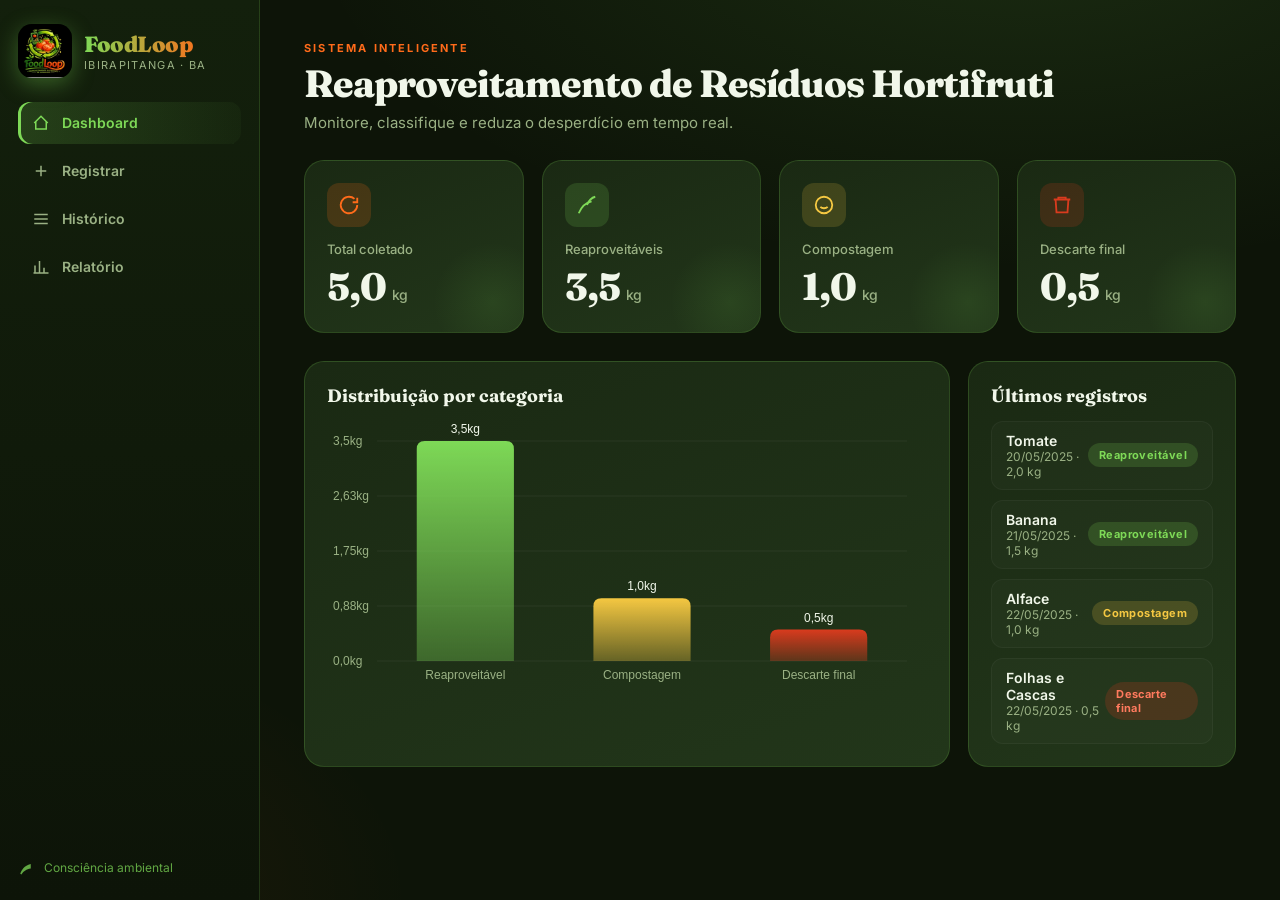
==== index.html @ 45a01859 "index.html" ====
<!DOCTYPE html>
<html lang="pt-BR">
<head>
<meta charset="UTF-8" />
<meta name="viewport" content="width=device-width, initial-scale=1.0"/>
<title>FoodLoop — Reaproveitamento Sustentável de Alimentos</title>
<link rel="preconnect" href="https://fonts.googleapis.com">
<link rel="preconnect" href="https://fonts.gstatic.com" crossorigin>
<link href="https://fonts.googleapis.com/css2?family=Fraunces:wght@600;800;900&family=Inter:wght@400;500;600;700&display=swap" rel="stylesheet">
<style>
:root{
  --green-neon:#7ed957;
  --green-dark:#3f6b1f;
  --green-deep:#1c3a10;
  --orange:#ff6b1a;
  --red:#d93b1e;
  --yellow:#f5c842;
  --bg:#0d1408;
  --bg-2:#13200c;
  --surface:#1a2913;
  --surface-2:#22361a;
  --text:#f1f7ea;
  --muted:#9ab184;
  --border:rgba(126,217,87,.18);
}
*{box-sizing:border-box;margin:0;padding:0}
html,body{height:100%}
body{
  font-family:'Inter',system-ui,sans-serif;
  background:radial-gradient(1200px 600px at 80% -10%,rgba(126,217,87,.12),transparent 60%),
             radial-gradient(900px 500px at -10% 100%,rgba(255,107,26,.10),transparent 60%),
             var(--bg);
  color:var(--text);
  min-height:100vh;
  overflow-x:hidden;
}
.app{display:grid;grid-template-columns:260px 1fr;min-height:100vh}

/* SIDEBAR */
.sidebar{
  background:linear-gradient(180deg,var(--bg-2),var(--bg));
  border-right:1px solid var(--border);
  padding:24px 18px;
  position:sticky;top:0;height:100vh;
  display:flex;flex-direction:column;gap:24px;
}
.brand{display:flex;align-items:center;gap:12px}
.brand img{width:54px;height:54px;border-radius:14px;object-fit:cover;box-shadow:0 6px 22px rgba(126,217,87,.35)}
.brand h1{font-family:'Fraunces',serif;font-size:22px;font-weight:900;letter-spacing:-.5px;background:linear-gradient(90deg,var(--green-neon),var(--orange));-webkit-background-clip:text;background-clip:text;color:transparent}
.brand p{font-size:11px;color:var(--muted);letter-spacing:.12em;text-transform:uppercase}
nav{display:flex;flex-direction:column;gap:6px}
.nav-item{
  display:flex;align-items:center;gap:12px;
  background:transparent;border:none;color:var(--muted);
  font:600 14px/1 'Inter',sans-serif;
  padding:12px 14px;border-radius:12px;cursor:pointer;
  transition:all .25s ease;text-align:left;
}
.nav-item svg{width:18px;height:18px}
.nav-item:hover{background:var(--surface);color:var(--text)}
.nav-item.active{
  background:linear-gradient(90deg,rgba(126,217,87,.18),rgba(126,217,87,.04));
  color:var(--green-neon);
  box-shadow:inset 3px 0 0 var(--green-neon);
}
.leaf-deco{
  margin-top:auto;display:flex;align-items:center;gap:8px;
  color:var(--green-neon);font-size:12px;opacity:.75;
}
.leaf-deco svg{width:18px;height:18px}

/* MAIN */
.main{padding:36px 44px;max-width:1400px;width:100%}
.section{display:none;animation:fade .45s ease both}
.section.active{display:block}
@keyframes fade{from{opacity:0;transform:translateY(8px)}to{opacity:1;transform:none}}

.page-head{margin-bottom:28px}
.eyebrow{display:inline-block;font-size:11px;letter-spacing:.2em;text-transform:uppercase;color:var(--orange);font-weight:700;margin-bottom:8px}
.page-head h2{font-family:'Fraunces',serif;font-size:38px;font-weight:800;letter-spacing:-1px;line-height:1.1}
.page-head p{color:var(--muted);margin-top:8px;font-size:15px}

/* CARDS */
.cards{display:grid;grid-template-columns:repeat(4,1fr);gap:18px;margin-bottom:28px}
.card{
  background:linear-gradient(160deg,var(--surface),var(--surface-2));
  border:1px solid var(--border);
  border-radius:20px;padding:22px;
  position:relative;overflow:hidden;
  animation:rise .6s cubic-bezier(.2,.8,.2,1) both;
}
.card:nth-child(2){animation-delay:.08s}
.card:nth-child(3){animation-delay:.16s}
.card:nth-child(4){animation-delay:.24s}
@keyframes rise{from{opacity:0;transform:translateY(14px)}to{opacity:1;transform:none}}
.card-icon{
  width:44px;height:44px;border-radius:12px;display:grid;place-items:center;margin-bottom:14px;
  background:rgba(126,217,87,.14);color:var(--green-neon);
}
.card-icon svg{width:22px;height:22px}
.card-reuse .card-icon{background:rgba(126,217,87,.16);color:var(--green-neon)}
.card-compost .card-icon{background:rgba(245,200,66,.16);color:var(--yellow)}
.card-discard .card-icon{background:rgba(217,59,30,.18);color:var(--red)}
.card-total .card-icon{background:rgba(255,107,26,.18);color:var(--orange)}
.card-label{color:var(--muted);font-size:13px;font-weight:500;margin-bottom:6px}
.card-value{font-family:'Fraunces',serif;font-size:38px;font-weight:800;letter-spacing:-1px}
.card-value small{font-size:14px;color:var(--muted);font-weight:500;margin-left:6px;font-family:'Inter',sans-serif}
.card::after{
  content:"";position:absolute;inset:auto -30px -30px auto;width:120px;height:120px;border-radius:50%;
  background:radial-gradient(circle,rgba(126,217,87,.10),transparent 70%);
}

/* PANELS */
.grid-2{display:grid;grid-template-columns:1.3fr 1fr;gap:18px}
.panel{
  background:linear-gradient(160deg,var(--surface),var(--surface-2));
  border:1px solid var(--border);
  border-radius:20px;padding:22px;
  animation:rise .6s cubic-bezier(.2,.8,.2,1) both;
}
.panel h4{font-family:'Fraunces',serif;font-size:18px;font-weight:700;margin-bottom:14px}
.recent-list{list-style:none;display:flex;flex-direction:column;gap:10px}
.recent-list li{
  display:flex;justify-content:space-between;align-items:center;
  padding:10px 14px;border-radius:12px;background:rgba(255,255,255,.02);
  border:1px solid rgba(255,255,255,.04);
}
.recent-list .name{font-weight:600;font-size:14px}
.recent-list .meta{font-size:12px;color:var(--muted)}

/* FORM */
.form-panel{
  display:grid;grid-template-columns:1fr 1fr;gap:18px;
  background:linear-gradient(160deg,var(--surface),var(--surface-2));
  border:1px solid var(--border);border-radius:20px;padding:28px;
  max-width:780px;
}
.form-panel label{display:flex;flex-direction:column;gap:8px;font-size:13px;color:var(--muted);font-weight:600}
.form-panel input,.form-panel select{
  background:var(--bg);border:1px solid var(--border);
  color:var(--text);padding:12px 14px;border-radius:12px;font:500 14px 'Inter',sans-serif;
  transition:border .2s;
}
.form-panel input:focus,.form-panel select:focus{outline:none;border-color:var(--green-neon)}
.btn-primary{
  grid-column:1/-1;
  display:inline-flex;align-items:center;justify-content:center;gap:8px;
  background:linear-gradient(90deg,var(--green-neon),var(--green-dark));
  color:var(--green-deep);border:none;padding:14px 22px;border-radius:12px;
  font:800 14px 'Inter',sans-serif;letter-spacing:.04em;text-transform:uppercase;cursor:pointer;
  box-shadow:0 8px 24px rgba(126,217,87,.3);transition:transform .2s;
}
.btn-primary svg{width:18px;height:18px}
.btn-primary:hover{transform:translateY(-2px)}

/* TABLE */
.table{width:100%;border-collapse:collapse}
.table th,.table td{padding:14px 12px;text-align:left;font-size:14px;border-bottom:1px solid var(--border)}
.table th{font-size:11px;letter-spacing:.12em;text-transform:uppercase;color:var(--muted);font-weight:700}
.table tr:last-child td{border-bottom:none}
.badge{display:inline-flex;align-items:center;padding:5px 11px;border-radius:999px;font-size:11px;font-weight:700;letter-spacing:.04em}
.badge-reuse{background:rgba(126,217,87,.18);color:var(--green-neon)}
.badge-compost{background:rgba(245,200,66,.18);color:var(--yellow)}
.badge-discard{background:rgba(217,59,30,.2);color:#ff7a5e}
.btn-del{
  background:transparent;border:1px solid rgba(217,59,30,.4);color:#ff7a5e;
  padding:6px 12px;border-radius:8px;font:600 12px 'Inter',sans-serif;cursor:pointer;transition:all .2s;
}
.btn-del:hover{background:rgba(217,59,30,.18)}

/* RESPONSIVE */
@media(max-width:960px){
  .app{grid-template-columns:1fr}
  .sidebar{position:relative;height:auto;flex-direction:row;flex-wrap:wrap;gap:16px}
  .sidebar nav{flex-direction:row;flex-wrap:wrap;flex:1}
  .leaf-deco{display:none}
  .main{padding:24px 20px}
  .cards{grid-template-columns:repeat(2,1fr)}
  .grid-2{grid-template-columns:1fr}
  .form-panel{grid-template-columns:1fr}
  .page-head h2{font-size:28px}
}
</style>
</head>
<body>
<div class="app">
  <aside class="sidebar">
    <div class="brand">
      <img src="foodloop-logo.jpg" alt="FoodLoop" />
      <div>
        <h1>FoodLoop</h1>
        <p>Ibirapitanga · BA</p>
      </div>
    </div>
    <nav>
      <button class="nav-item active" data-section="dashboard">
        <svg viewBox="0 0 24 24" fill="none" stroke="currentColor" stroke-width="2"><path d="M3 12l9-9 9 9"/><path d="M5 10v10h14V10"/></svg>
        Dashboard
      </button>
      <button class="nav-item" data-section="registrar">
        <svg viewBox="0 0 24 24" fill="none" stroke="currentColor" stroke-width="2"><path d="M12 5v14M5 12h14"/></svg>
        Registrar
      </button>
      <button class="nav-item" data-section="historico">
        <svg viewBox="0 0 24 24" fill="none" stroke="currentColor" stroke-width="2"><path d="M3 6h18M3 12h18M3 18h18"/></svg>
        Histórico
      </button>
      <button class="nav-item" data-section="relatorio">
        <svg viewBox="0 0 24 24" fill="none" stroke="currentColor" stroke-width="2"><path d="M4 20V10M10 20V4M16 20v-7M22 20H2"/></svg>
        Relatório
      </button>
    </nav>
    <div class="leaf-deco">
      <svg viewBox="0 0 24 24" fill="currentColor"><path d="M17 8C8 10 5 16 3 21l1.5 1C8 17 11 15 17 14V8z"/></svg>
      Consciência ambiental
    </div>
  </aside>

  <main class="main">
    <!-- DASHBOARD -->
    <section id="dashboard" class="section active">
      <header class="page-head">
        <div>
          <span class="eyebrow">Sistema Inteligente</span>
          <h2>Reaproveitamento de Resíduos Hortifruti</h2>
          <p>Monitore, classifique e reduza o desperdício em tempo real.</p>
        </div>
      </header>
      <div class="cards">
        <article class="card card-total">
          <div class="card-icon">
            <svg viewBox="0 0 24 24" fill="none" stroke="currentColor" stroke-width="2"><path d="M21 12a9 9 0 11-3-6.7"/><path d="M21 4v5h-5"/></svg>
          </div>
          <p class="card-label">Total coletado</p>
          <h3 class="card-value"><span id="kpiTotal">0</span><small>kg</small></h3>
        </article>
        <article class="card card-reuse">
          <div class="card-icon">
            <svg viewBox="0 0 24 24" fill="none" stroke="currentColor" stroke-width="2"><path d="M17 8C8 10 5 16 3 21"/><path d="M21 3c-4 1-7 4-9 9"/></svg>
          </div>
          <p class="card-label">Reaproveitáveis</p>
          <h3 class="card-value"><span id="kpiReuse">0</span><small>kg</small></h3>
        </article>
        <article class="card card-compost">
          <div class="card-icon">
            <svg viewBox="0 0 24 24" fill="none" stroke="currentColor" stroke-width="2"><circle cx="12" cy="12" r="9"/><path d="M8 14c2 2 6 2 8 0"/></svg>
          </div>
          <p class="card-label">Compostagem</p>
          <h3 class="card-value"><span id="kpiCompost">0</span><small>kg</small></h3>
        </article>
        <article class="card card-discard">
          <div class="card-icon">
            <svg viewBox="0 0 24 24" fill="none" stroke="currentColor" stroke-width="2"><path d="M3 6h18"/><path d="M8 6V4h8v2"/><path d="M19 6l-1 14H6L5 6"/></svg>
          </div>
          <p class="card-label">Descarte final</p>
          <h3 class="card-value"><span id="kpiDiscard">0</span><small>kg</small></h3>
        </article>
      </div>

      <div class="grid-2">
        <div class="panel">
          <h4>Distribuição por categoria</h4>
          <canvas id="miniChart" width="600" height="280"></canvas>
        </div>
        <div class="panel">
          <h4>Últimos registros</h4>
          <ul id="recentList" class="recent-list"></ul>
        </div>
      </div>
    </section>

    <!-- REGISTRAR -->
    <section id="registrar" class="section">
      <header class="page-head">
        <div>
          <span class="eyebrow">Novo lançamento</span>
          <h2>Registrar Resíduo</h2>
          <p>Adicione uma nova coleta ao sistema.</p>
        </div>
      </header>
      <form id="form" class="form-panel">
        <label>
          <span>Nome do item</span>
          <input type="text" id="nome" required placeholder="Ex: Tomate" />
        </label>
        <label>
          <span>Quantidade (kg)</span>
          <input type="number" id="qtd" required min="0.01" step="0.01" placeholder="0.00" />
        </label>
        <label>
          <span>Data da coleta</span>
          <input type="date" id="data" required />
        </label>
        <label>
          <span>Classificação</span>
          <select id="classe" required>
            <option value="Reaproveitável">Reaproveitável</option>
            <option value="Compostagem">Compostagem</option>
            <option value="Descarte final">Descarte final</option>
          </select>
        </label>
        <button type="submit" class="btn-primary">
          <svg viewBox="0 0 24 24" fill="none" stroke="currentColor" stroke-width="2.5"><path d="M5 12l5 5L20 7"/></svg>
          Registrar coleta
        </button>
      </form>
    </section>

    <!-- HISTORICO -->
    <section id="historico" class="section">
      <header class="page-head">
        <div>
          <span class="eyebrow">Registros</span>
          <h2>Histórico de Coletas</h2>
          <p>Todos os resíduos lançados no sistema.</p>
        </div>
      </header>
      <div class="panel">
        <table class="table">
          <thead>
            <tr><th>Item</th><th>Quantidade</th><th>Data</th><th>Classificação</th><th></th></tr>
          </thead>
          <tbody id="tbody"></tbody>
        </table>
      </div>
    </section>

    <!-- RELATORIO -->
    <section id="relatorio" class="section">
      <header class="page-head">
        <div>
          <span class="eyebrow">Análise visual</span>
          <h2>Relatório por Categoria</h2>
          <p>Distribuição percentual dos resíduos.</p>
        </div>
      </header>
      <div class="grid-2">
        <div class="panel">
          <h4>Barras</h4>
          <canvas id="barChart" width="600" height="340"></canvas>
        </div>
        <div class="panel">
          <h4>Pizza</h4>
          <canvas id="pieChart" width="600" height="340"></canvas>
        </div>
      </div>
    </section>
  </main>
</div>
<script>
// ===== Data =====
const STORAGE_KEY = 'foodloop_data_v1';
const seed = [
  { id: 1, nome: 'Tomate', qtd: 2.0, data: '2025-05-20', classe: 'Reaproveitável' },
  { id: 2, nome: 'Banana', qtd: 1.5, data: '2025-05-21', classe: 'Reaproveitável' },
  { id: 3, nome: 'Alface', qtd: 1.0, data: '2025-05-22', classe: 'Compostagem' },
  { id: 4, nome: 'Folhas e Cascas', qtd: 0.5, data: '2025-05-22', classe: 'Descarte final' },
];
let data = load();
function load(){
  try{ const s = JSON.parse(localStorage.getItem(STORAGE_KEY)); return Array.isArray(s)&&s.length?s:seed.slice(); }
  catch{ return seed.slice(); }
}
function save(){ localStorage.setItem(STORAGE_KEY, JSON.stringify(data)); }

// ===== Navigation =====
const navBtns = document.querySelectorAll('.nav-item');
const sections = document.querySelectorAll('.section');
navBtns.forEach(b => b.addEventListener('click', () => {
  navBtns.forEach(x => x.classList.remove('active'));
  sections.forEach(s => s.classList.remove('active'));
  b.classList.add('active');
  document.getElementById(b.dataset.section).classList.add('active');
  renderAll();
}));

// ===== Form =====
document.getElementById('data').valueAsDate = new Date();
document.getElementById('form').addEventListener('submit', e => {
  e.preventDefault();
  const item = {
    id: Date.now(),
    nome: document.getElementById('nome').value.trim(),
    qtd: parseFloat(document.getElementById('qtd').value),
    data: document.getElementById('data').value,
    classe: document.getElementById('classe').value,
  };
  data.unshift(item);
  save();
  e.target.reset();
  document.getElementById('data').valueAsDate = new Date();
  document.querySelector('[data-section="historico"]').click();
});

// ===== Render =====
function totals(){
  const t = { total:0, 'Reaproveitável':0, 'Compostagem':0, 'Descarte final':0 };
  data.forEach(d => { t.total += d.qtd; t[d.classe] += d.qtd; });
  return t;
}
function fmt(n){ return n.toLocaleString('pt-BR',{minimumFractionDigits:1,maximumFractionDigits:2}); }

function renderKPIs(){
  const t = totals();
  document.getElementById('kpiTotal').textContent = fmt(t.total);
  document.getElementById('kpiReuse').textContent = fmt(t['Reaproveitável']);
  document.getElementById('kpiCompost').textContent = fmt(t['Compostagem']);
  document.getElementById('kpiDiscard').textContent = fmt(t['Descarte final']);
}
function badge(c){
  if(c==='Reaproveitável') return '<span class="badge badge-reuse">Reaproveitável</span>';
  if(c==='Compostagem') return '<span class="badge badge-compost">Compostagem</span>';
  return '<span class="badge badge-discard">Descarte final</span>';
}
function renderTable(){
  const tb = document.getElementById('tbody');
  tb.innerHTML = data.map(d => `
    <tr>
      <td>${escapeHtml(d.nome)}</td>
      <td>${fmt(d.qtd)} kg</td>
      <td>${new Date(d.data+'T00:00').toLocaleDateString('pt-BR')}</td>
      <td>${badge(d.classe)}</td>
      <td><button class="btn-del" data-id="${d.id}">Excluir</button></td>
    </tr>`).join('') || '<tr><td colspan="5" style="text-align:center;color:var(--muted);padding:24px">Nenhum registro</td></tr>';
  tb.querySelectorAll('.btn-del').forEach(b => b.addEventListener('click', () => {
    data = data.filter(d => d.id !== +b.dataset.id);
    save(); renderAll();
  }));
}
function renderRecent(){
  const ul = document.getElementById('recentList');
  ul.innerHTML = data.slice(0,5).map(d => `
    <li><div><div class="name">${escapeHtml(d.nome)}</div><div class="meta">${new Date(d.data+'T00:00').toLocaleDateString('pt-BR')} · ${fmt(d.qtd)} kg</div></div>${badge(d.classe)}</li>
  `).join('') || '<li style="color:var(--muted);justify-content:center">Nenhum registro</li>';
}
function escapeHtml(s){ return s.replace(/[&<>"']/g, c => ({'&':'&amp;','<':'&lt;','>':'&gt;','"':'&quot;',"'":'&#39;'}[c])); }

// ===== Charts (Canvas) =====
const COLORS = { 'Reaproveitável':'#7ed957', 'Compostagem':'#f5c842', 'Descarte final':'#d93b1e' };

function drawBars(canvas){
  const ctx = canvas.getContext('2d');
  const dpr = window.devicePixelRatio || 1;
  const W = canvas.clientWidth, H = canvas.clientHeight;
  canvas.width = W*dpr; canvas.height = H*dpr; ctx.scale(dpr,dpr);
  ctx.clearRect(0,0,W,H);
  const t = totals();
  const cats = ['Reaproveitável','Compostagem','Descarte final'];
  const max = Math.max(...cats.map(c=>t[c]),1);
  const padL=50, padB=40, padT=20, padR=20;
  const cw = (W-padL-padR)/cats.length;
  const bw = cw*0.55;
  ctx.font = '500 12px Inter, sans-serif';
  ctx.strokeStyle='rgba(255,255,255,.06)'; ctx.fillStyle='#9ab184';
  for(let i=0;i<=4;i++){
    const y = padT + (H-padT-padB)*i/4;
    ctx.beginPath(); ctx.moveTo(padL,y); ctx.lineTo(W-padR,y); ctx.stroke();
    ctx.fillText(fmt(max*(1-i/4))+'kg', 6, y+4);
  }
  cats.forEach((c,i) => {
    const v = t[c];
    const h = (H-padT-padB)*(v/max);
    const x = padL + cw*i + (cw-bw)/2;
    const y = H-padB-h;
    const grad = ctx.createLinearGradient(0,y,0,H-padB);
    grad.addColorStop(0, COLORS[c]); grad.addColorStop(1, COLORS[c]+'55');
    ctx.fillStyle = grad;
    roundRect(ctx,x,y,bw,h,8); ctx.fill();
    ctx.fillStyle = '#f1f7ea'; ctx.textAlign='center';
    ctx.fillText(fmt(v)+'kg', x+bw/2, y-8);
    ctx.fillStyle = '#9ab184';
    ctx.fillText(c, x+bw/2, H-padB+18);
    ctx.textAlign='left';
  });
}
function roundRect(ctx,x,y,w,h,r){
  r = Math.min(r,h/2,w/2);
  ctx.beginPath();
  ctx.moveTo(x+r,y); ctx.lineTo(x+w-r,y); ctx.quadraticCurveTo(x+w,y,x+w,y+r);
  ctx.lineTo(x+w,y+h); ctx.lineTo(x,y+h); ctx.lineTo(x,y+r);
  ctx.quadraticCurveTo(x,y,x+r,y); ctx.closePath();
}
function drawPie(canvas){
  const ctx = canvas.getContext('2d');
  const dpr = window.devicePixelRatio || 1;
  const W = canvas.clientWidth, H = canvas.clientHeight;
  canvas.width = W*dpr; canvas.height = H*dpr; ctx.scale(dpr,dpr);
  ctx.clearRect(0,0,W,H);
  const t = totals();
  const cats = ['Reaproveitável','Compostagem','Descarte final'];
  const total = cats.reduce((a,c)=>a+t[c],0) || 1;
  const cx = W/2 - 60, cy = H/2, r = Math.min(W,H)/2 - 30;
  let a0 = -Math.PI/2;
  cats.forEach(c => {
    const slice = (t[c]/total)*Math.PI*2;
    ctx.beginPath(); ctx.moveTo(cx,cy);
    ctx.arc(cx,cy,r,a0,a0+slice); ctx.closePath();
    ctx.fillStyle = COLORS[c]; ctx.fill();
    ctx.strokeStyle = '#1a2913'; ctx.lineWidth = 3; ctx.stroke();
    a0 += slice;
  });
  ctx.beginPath(); ctx.arc(cx,cy,r*0.5,0,Math.PI*2); ctx.fillStyle='#1a2913'; ctx.fill();
  ctx.fillStyle='#f1f7ea'; ctx.font='800 22px Fraunces, serif'; ctx.textAlign='center';
  ctx.fillText(fmt(total)+'kg', cx, cy+2);
  ctx.font='500 11px Inter, sans-serif'; ctx.fillStyle='#9ab184';
  ctx.fillText('Total geral', cx, cy+20);
  ctx.textAlign='left'; ctx.font='600 12px Inter, sans-serif';
  cats.forEach((c,i) => {
    const ly = cy - 30 + i*26;
    ctx.fillStyle = COLORS[c]; roundRect(ctx, W-130, ly-10, 14, 14, 4); ctx.fill();
    ctx.fillStyle = '#f1f7ea'; ctx.fillText(c, W-110, ly);
    ctx.fillStyle = '#9ab184'; ctx.font='500 11px Inter, sans-serif';
    ctx.fillText(fmt((t[c]/total)*100)+'%', W-110, ly+14);
    ctx.font='600 12px Inter, sans-serif';
  });
}

function renderCharts(){
  drawBars(document.getElementById('miniChart'));
  drawBars(document.getElementById('barChart'));
  drawPie(document.getElementById('pieChart'));
}

function renderAll(){ renderKPIs(); renderTable(); renderRecent(); renderCharts(); }
renderAll();
window.addEventListener('resize', renderCharts);
</script>
</body>
</html>
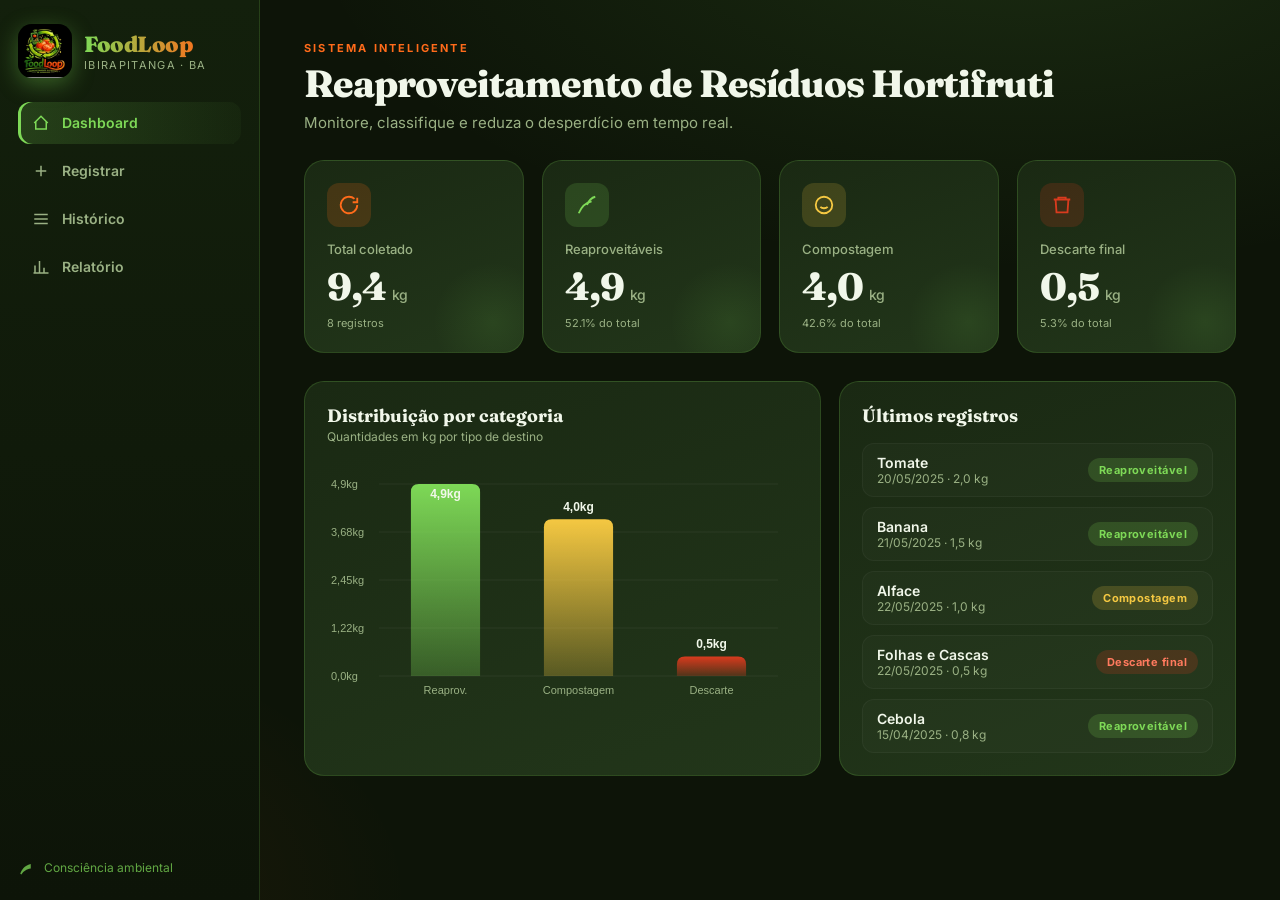
==== commit 3652176f: "index.html" ====
--- a/index.html
+++ b/index.html
@@ -3,7 +3,7 @@
 <head>
 <meta charset="UTF-8" />
 <meta name="viewport" content="width=device-width, initial-scale=1.0"/>
-<title>FoodLoop — Reaproveitamento Sustentável de Alimentos</title>
+<title>FoodLoop — Reaproveitamento Sustentável</title>
 <link rel="preconnect" href="https://fonts.googleapis.com">
 <link rel="preconnect" href="https://fonts.gstatic.com" crossorigin>
 <link href="https://fonts.googleapis.com/css2?family=Fraunces:wght@600;800;900&family=Inter:wght@400;500;600;700&display=swap" rel="stylesheet">
@@ -43,6 +43,7 @@
   padding:24px 18px;
   position:sticky;top:0;height:100vh;
   display:flex;flex-direction:column;gap:24px;
+  overflow-y:auto;
 }
 .brand{display:flex;align-items:center;gap:12px}
 .brand img{width:54px;height:54px;border-radius:14px;object-fit:cover;box-shadow:0 6px 22px rgba(126,217,87,.35)}
@@ -56,7 +57,7 @@
   padding:12px 14px;border-radius:12px;cursor:pointer;
   transition:all .25s ease;text-align:left;
 }
-.nav-item svg{width:18px;height:18px}
+.nav-item svg{width:18px;height:18px;flex-shrink:0}
 .nav-item:hover{background:var(--surface);color:var(--text)}
 .nav-item.active{
   background:linear-gradient(90deg,rgba(126,217,87,.18),rgba(126,217,87,.04));
@@ -69,16 +70,31 @@
 }
 .leaf-deco svg{width:18px;height:18px}
 
+/* TOAST */
+.toast{
+  position:fixed;bottom:28px;right:28px;z-index:999;
+  background:linear-gradient(90deg,var(--green-neon),#5cb83a);
+  color:var(--green-deep);font:700 13px 'Inter',sans-serif;
+  padding:12px 20px;border-radius:14px;
+  box-shadow:0 8px 30px rgba(126,217,87,.4);
+  transform:translateY(80px);opacity:0;
+  transition:all .35s cubic-bezier(.2,.8,.2,1);
+  display:flex;align-items:center;gap:8px;
+}
+.toast.show{transform:none;opacity:1}
+.toast svg{width:16px;height:16px}
+
 /* MAIN */
 .main{padding:36px 44px;max-width:1400px;width:100%}
 .section{display:none;animation:fade .45s ease both}
 .section.active{display:block}
 @keyframes fade{from{opacity:0;transform:translateY(8px)}to{opacity:1;transform:none}}
 
-.page-head{margin-bottom:28px}
-.eyebrow{display:inline-block;font-size:11px;letter-spacing:.2em;text-transform:uppercase;color:var(--orange);font-weight:700;margin-bottom:8px}
-.page-head h2{font-family:'Fraunces',serif;font-size:38px;font-weight:800;letter-spacing:-1px;line-height:1.1}
-.page-head p{color:var(--muted);margin-top:8px;font-size:15px}
+.page-head{margin-bottom:28px;display:flex;align-items:flex-start;justify-content:space-between;gap:16px;flex-wrap:wrap}
+.page-head-text .eyebrow{display:inline-block;font-size:11px;letter-spacing:.2em;text-transform:uppercase;color:var(--orange);font-weight:700;margin-bottom:8px}
+.page-head-text h2{font-family:'Fraunces',serif;font-size:38px;font-weight:800;letter-spacing:-1px;line-height:1.1}
+.page-head-text p{color:var(--muted);margin-top:8px;font-size:15px}
+.page-head-actions{display:flex;gap:10px;align-items:center;flex-wrap:wrap;margin-top:8px}
 
 /* CARDS */
 .cards{display:grid;grid-template-columns:repeat(4,1fr);gap:18px;margin-bottom:28px}
@@ -105,6 +121,7 @@
 .card-label{color:var(--muted);font-size:13px;font-weight:500;margin-bottom:6px}
 .card-value{font-family:'Fraunces',serif;font-size:38px;font-weight:800;letter-spacing:-1px}
 .card-value small{font-size:14px;color:var(--muted);font-weight:500;margin-left:6px;font-family:'Inter',sans-serif}
+.card-sub{font-size:11px;color:var(--muted);margin-top:6px}
 .card::after{
   content:"";position:absolute;inset:auto -30px -30px auto;width:120px;height:120px;border-radius:50%;
   background:radial-gradient(circle,rgba(126,217,87,.10),transparent 70%);
@@ -118,7 +135,9 @@
   border-radius:20px;padding:22px;
   animation:rise .6s cubic-bezier(.2,.8,.2,1) both;
 }
-.panel h4{font-family:'Fraunces',serif;font-size:18px;font-weight:700;margin-bottom:14px}
+.panel-head{display:flex;align-items:center;justify-content:space-between;margin-bottom:16px}
+.panel h4{font-family:'Fraunces',serif;font-size:18px;font-weight:700}
+.panel-sub{font-size:12px;color:var(--muted);margin-top:2px}
 .recent-list{list-style:none;display:flex;flex-direction:column;gap:10px}
 .recent-list li{
   display:flex;justify-content:space-between;align-items:center;
@@ -127,6 +146,18 @@
 }
 .recent-list .name{font-weight:600;font-size:14px}
 .recent-list .meta{font-size:12px;color:var(--muted)}
+
+/* INSIGHTS */
+.insight-grid{display:grid;grid-template-columns:repeat(3,1fr);gap:14px;margin-bottom:20px}
+.insight-card{
+  background:rgba(126,217,87,.06);border:1px solid rgba(126,217,87,.15);
+  border-radius:16px;padding:18px;
+}
+.insight-card.warn{background:rgba(217,59,30,.06);border-color:rgba(217,59,30,.2)}
+.insight-card.mid{background:rgba(245,200,66,.06);border-color:rgba(245,200,66,.2)}
+.insight-label{font-size:11px;text-transform:uppercase;letter-spacing:.15em;color:var(--muted);font-weight:700;margin-bottom:8px}
+.insight-value{font-family:'Fraunces',serif;font-size:28px;font-weight:800}
+.insight-desc{font-size:12px;color:var(--muted);margin-top:6px;line-height:1.5}
 
 /* FORM */
 .form-panel{
@@ -136,12 +167,13 @@
   max-width:780px;
 }
 .form-panel label{display:flex;flex-direction:column;gap:8px;font-size:13px;color:var(--muted);font-weight:600}
-.form-panel input,.form-panel select{
+.form-panel input,.form-panel select,.form-panel textarea{
   background:var(--bg);border:1px solid var(--border);
   color:var(--text);padding:12px 14px;border-radius:12px;font:500 14px 'Inter',sans-serif;
-  transition:border .2s;
-}
-.form-panel input:focus,.form-panel select:focus{outline:none;border-color:var(--green-neon)}
+  transition:border .2s;resize:vertical;
+}
+.form-panel input:focus,.form-panel select:focus,.form-panel textarea:focus{outline:none;border-color:var(--green-neon)}
+.form-panel .full{grid-column:1/-1}
 .btn-primary{
   grid-column:1/-1;
   display:inline-flex;align-items:center;justify-content:center;gap:8px;
@@ -153,11 +185,35 @@
 .btn-primary svg{width:18px;height:18px}
 .btn-primary:hover{transform:translateY(-2px)}
 
+/* FILTROS */
+.filter-bar{display:flex;gap:10px;margin-bottom:16px;flex-wrap:wrap}
+.filter-input{
+  background:var(--surface);border:1px solid var(--border);
+  color:var(--text);padding:10px 14px;border-radius:10px;font:500 13px 'Inter',sans-serif;
+  flex:1;min-width:160px;
+}
+.filter-input:focus{outline:none;border-color:var(--green-neon)}
+.filter-select{
+  background:var(--surface);border:1px solid var(--border);
+  color:var(--text);padding:10px 14px;border-radius:10px;font:500 13px 'Inter',sans-serif;cursor:pointer;
+}
+.filter-select:focus{outline:none;border-color:var(--green-neon)}
+.btn-secondary{
+  display:inline-flex;align-items:center;gap:6px;
+  background:var(--surface);border:1px solid var(--border);
+  color:var(--text);padding:10px 16px;border-radius:10px;
+  font:600 13px 'Inter',sans-serif;cursor:pointer;transition:all .2s;white-space:nowrap;
+}
+.btn-secondary:hover{border-color:var(--green-neon);color:var(--green-neon)}
+.btn-secondary svg{width:15px;height:15px}
+
 /* TABLE */
 .table{width:100%;border-collapse:collapse}
 .table th,.table td{padding:14px 12px;text-align:left;font-size:14px;border-bottom:1px solid var(--border)}
 .table th{font-size:11px;letter-spacing:.12em;text-transform:uppercase;color:var(--muted);font-weight:700}
 .table tr:last-child td{border-bottom:none}
+.table tbody tr{transition:background .15s}
+.table tbody tr:hover{background:rgba(126,217,87,.04)}
 .badge{display:inline-flex;align-items:center;padding:5px 11px;border-radius:999px;font-size:11px;font-weight:700;letter-spacing:.04em}
 .badge-reuse{background:rgba(126,217,87,.18);color:var(--green-neon)}
 .badge-compost{background:rgba(245,200,66,.18);color:var(--yellow)}
@@ -167,6 +223,34 @@
   padding:6px 12px;border-radius:8px;font:600 12px 'Inter',sans-serif;cursor:pointer;transition:all .2s;
 }
 .btn-del:hover{background:rgba(217,59,30,.18)}
+
+/* PAGINAÇÃO */
+.pagination{display:flex;justify-content:flex-end;align-items:center;gap:8px;margin-top:16px}
+.pag-btn{
+  background:var(--surface);border:1px solid var(--border);color:var(--text);
+  width:36px;height:36px;border-radius:8px;font:600 13px 'Inter',sans-serif;cursor:pointer;
+  display:grid;place-items:center;transition:all .2s;
+}
+.pag-btn:hover,.pag-btn.active{background:var(--green-neon);color:var(--green-deep);border-color:var(--green-neon)}
+.pag-btn:disabled{opacity:.35;cursor:not-allowed}
+.pag-info{font-size:13px;color:var(--muted);margin-right:4px}
+
+/* RELATÓRIO MELHORADO */
+.report-summary{
+  display:grid;grid-template-columns:repeat(3,1fr);gap:14px;margin-bottom:22px;
+}
+.report-stat{
+  background:linear-gradient(160deg,var(--surface),var(--surface-2));
+  border:1px solid var(--border);border-radius:16px;padding:20px;
+  display:flex;flex-direction:column;gap:6px;
+}
+.report-stat-label{font-size:12px;color:var(--muted);font-weight:600;text-transform:uppercase;letter-spacing:.1em}
+.report-stat-value{font-family:'Fraunces',serif;font-size:32px;font-weight:800}
+.report-stat-bar{height:4px;border-radius:2px;margin-top:8px;background:rgba(255,255,255,.06)}
+.report-stat-bar-fill{height:100%;border-radius:2px;transition:width .6s ease}
+.report-table{width:100%;border-collapse:collapse;margin-top:16px}
+.report-table th,.report-table td{padding:12px 14px;text-align:left;font-size:14px;border-bottom:1px solid var(--border)}
+.report-table th{font-size:11px;color:var(--muted);text-transform:uppercase;letter-spacing:.1em;font-weight:700}
 
 /* RESPONSIVE */
 @media(max-width:960px){
@@ -178,7 +262,9 @@
   .cards{grid-template-columns:repeat(2,1fr)}
   .grid-2{grid-template-columns:1fr}
   .form-panel{grid-template-columns:1fr}
-  .page-head h2{font-size:28px}
+  .page-head-text h2{font-size:28px}
+  .insight-grid{grid-template-columns:1fr 1fr}
+  .report-summary{grid-template-columns:1fr}
 }
 </style>
 </head>
@@ -186,7 +272,7 @@
 <div class="app">
   <aside class="sidebar">
     <div class="brand">
-      <img src="foodloop-logo.jpg" alt="FoodLoop" />
+      <img src="[data-uri]" alt="FoodLoop" />
       <div>
         <h1>FoodLoop</h1>
         <p>Ibirapitanga · BA</p>
@@ -220,7 +306,7 @@
     <!-- DASHBOARD -->
     <section id="dashboard" class="section active">
       <header class="page-head">
-        <div>
+        <div class="page-head-text">
           <span class="eyebrow">Sistema Inteligente</span>
           <h2>Reaproveitamento de Resíduos Hortifruti</h2>
           <p>Monitore, classifique e reduza o desperdício em tempo real.</p>
@@ -233,6 +319,7 @@
           </div>
           <p class="card-label">Total coletado</p>
           <h3 class="card-value"><span id="kpiTotal">0</span><small>kg</small></h3>
+          <p class="card-sub" id="kpiTotalSub"></p>
         </article>
         <article class="card card-reuse">
           <div class="card-icon">
@@ -240,6 +327,7 @@
           </div>
           <p class="card-label">Reaproveitáveis</p>
           <h3 class="card-value"><span id="kpiReuse">0</span><small>kg</small></h3>
+          <p class="card-sub" id="kpiReuseSub"></p>
         </article>
         <article class="card card-compost">
           <div class="card-icon">
@@ -247,6 +335,7 @@
           </div>
           <p class="card-label">Compostagem</p>
           <h3 class="card-value"><span id="kpiCompost">0</span><small>kg</small></h3>
+          <p class="card-sub" id="kpiCompostSub"></p>
         </article>
         <article class="card card-discard">
           <div class="card-icon">
@@ -254,16 +343,23 @@
           </div>
           <p class="card-label">Descarte final</p>
           <h3 class="card-value"><span id="kpiDiscard">0</span><small>kg</small></h3>
+          <p class="card-sub" id="kpiDiscardSub"></p>
         </article>
       </div>
-
       <div class="grid-2">
         <div class="panel">
-          <h4>Distribuição por categoria</h4>
-          <canvas id="miniChart" width="600" height="280"></canvas>
+          <div class="panel-head">
+            <div>
+              <h4>Distribuição por categoria</h4>
+              <p class="panel-sub">Quantidades em kg por tipo de destino</p>
+            </div>
+          </div>
+          <canvas id="miniChart" width="600" height="260" style="width:100%;height:260px"></canvas>
         </div>
         <div class="panel">
-          <h4>Últimos registros</h4>
+          <div class="panel-head">
+            <h4>Últimos registros</h4>
+          </div>
           <ul id="recentList" class="recent-list"></ul>
         </div>
       </div>
@@ -272,7 +368,7 @@
     <!-- REGISTRAR -->
     <section id="registrar" class="section">
       <header class="page-head">
-        <div>
+        <div class="page-head-text">
           <span class="eyebrow">Novo lançamento</span>
           <h2>Registrar Resíduo</h2>
           <p>Adicione uma nova coleta ao sistema.</p>
@@ -281,7 +377,7 @@
       <form id="form" class="form-panel">
         <label>
           <span>Nome do item</span>
-          <input type="text" id="nome" required placeholder="Ex: Tomate" />
+          <input type="text" id="nome" required placeholder="Ex: Tomate, Banana, Alface…" />
         </label>
         <label>
           <span>Quantidade (kg)</span>
@@ -299,6 +395,10 @@
             <option value="Descarte final">Descarte final</option>
           </select>
         </label>
+        <label class="full">
+          <span>Observação (opcional)</span>
+          <textarea id="obs" rows="2" placeholder="Ex: produto com amassado, fora do padrão visual…"></textarea>
+        </label>
         <button type="submit" class="btn-primary">
           <svg viewBox="0 0 24 24" fill="none" stroke="currentColor" stroke-width="2.5"><path d="M5 12l5 5L20 7"/></svg>
           Registrar coleta
@@ -309,209 +409,450 @@
     <!-- HISTORICO -->
     <section id="historico" class="section">
       <header class="page-head">
-        <div>
+        <div class="page-head-text">
           <span class="eyebrow">Registros</span>
           <h2>Histórico de Coletas</h2>
           <p>Todos os resíduos lançados no sistema.</p>
         </div>
+        <div class="page-head-actions">
+          <button class="btn-secondary" id="btnExportCSV">
+            <svg viewBox="0 0 24 24" fill="none" stroke="currentColor" stroke-width="2"><path d="M21 15v4a2 2 0 01-2 2H5a2 2 0 01-2-2v-4"/><polyline points="7 10 12 15 17 10"/><line x1="12" y1="15" x2="12" y2="3"/></svg>
+            Exportar CSV
+          </button>
+        </div>
       </header>
       <div class="panel">
+        <div class="filter-bar">
+          <input type="text" class="filter-input" id="filterBusca" placeholder="&#128269; Buscar por nome…" />
+          <select class="filter-select" id="filterClasse">
+            <option value="">Todas as categorias</option>
+            <option value="Reaproveitável">Reaproveitável</option>
+            <option value="Compostagem">Compostagem</option>
+            <option value="Descarte final">Descarte final</option>
+          </select>
+        </div>
         <table class="table">
           <thead>
-            <tr><th>Item</th><th>Quantidade</th><th>Data</th><th>Classificação</th><th></th></tr>
+            <tr><th>Item</th><th>Quantidade</th><th>Data</th><th>Classificação</th><th>Observação</th><th></th></tr>
           </thead>
           <tbody id="tbody"></tbody>
         </table>
+        <div class="pagination" id="pagination"></div>
       </div>
     </section>
 
     <!-- RELATORIO -->
     <section id="relatorio" class="section">
       <header class="page-head">
-        <div>
+        <div class="page-head-text">
           <span class="eyebrow">Análise visual</span>
           <h2>Relatório por Categoria</h2>
-          <p>Distribuição percentual dos resíduos.</p>
+          <p>Distribuição, tendências e métricas de sustentabilidade.</p>
+        </div>
+        <div class="page-head-actions">
+          <button class="btn-secondary" id="btnExportRelCSV">
+            <svg viewBox="0 0 24 24" fill="none" stroke="currentColor" stroke-width="2"><path d="M21 15v4a2 2 0 01-2 2H5a2 2 0 01-2-2v-4"/><polyline points="7 10 12 15 17 10"/><line x1="12" y1="15" x2="12" y2="3"/></svg>
+            Exportar CSV
+          </button>
         </div>
       </header>
-      <div class="grid-2">
+
+      <!-- Insights -->
+      <div class="insight-grid" id="insightGrid"></div>
+
+      <div class="grid-2" style="margin-bottom:18px">
         <div class="panel">
-          <h4>Barras</h4>
-          <canvas id="barChart" width="600" height="340"></canvas>
+          <div class="panel-head">
+            <div>
+              <h4>Distribuição por categoria</h4>
+              <p class="panel-sub">Quantidade total em kg por destino</p>
+            </div>
+          </div>
+          <canvas id="barChart" style="width:100%;height:300px"></canvas>
         </div>
         <div class="panel">
-          <h4>Pizza</h4>
-          <canvas id="pieChart" width="600" height="340"></canvas>
-        </div>
+          <div class="panel-head">
+            <div>
+              <h4>Proporção percentual</h4>
+              <p class="panel-sub">Fatia de cada categoria no total</p>
+            </div>
+          </div>
+          <canvas id="pieChart" style="width:100%;height:300px"></canvas>
+        </div>
+      </div>
+
+      <!-- Linha temporal -->
+      <div class="panel" style="margin-bottom:18px">
+        <div class="panel-head">
+          <div>
+            <h4>Evolução mensal</h4>
+            <p class="panel-sub">Quantidade registrada por mês</p>
+          </div>
+        </div>
+        <canvas id="lineChart" style="width:100%;height:240px"></canvas>
+      </div>
+
+      <!-- Tabela resumo -->
+      <div class="panel">
+        <div class="panel-head">
+          <h4>Resumo por categoria</h4>
+        </div>
+        <table class="report-table" id="reportTable">
+          <thead>
+            <tr>
+              <th>Categoria</th>
+              <th>Total (kg)</th>
+              <th>Registros</th>
+              <th>% do total</th>
+              <th>Média por registro</th>
+            </tr>
+          </thead>
+          <tbody id="reportTbody"></tbody>
+        </table>
       </div>
     </section>
   </main>
 </div>
+
+<!-- TOAST -->
+<div class="toast" id="toast">
+  <svg viewBox="0 0 24 24" fill="none" stroke="currentColor" stroke-width="2.5"><path d="M5 12l5 5L20 7"/></svg>
+  <span id="toastMsg">Registro salvo!</span>
+</div>
+
 <script>
 // ===== Data =====
-const STORAGE_KEY = 'foodloop_data_v1';
+const STORAGE_KEY = 'foodloop_data_v2';
 const seed = [
-  { id: 1, nome: 'Tomate', qtd: 2.0, data: '2025-05-20', classe: 'Reaproveitável' },
-  { id: 2, nome: 'Banana', qtd: 1.5, data: '2025-05-21', classe: 'Reaproveitável' },
-  { id: 3, nome: 'Alface', qtd: 1.0, data: '2025-05-22', classe: 'Compostagem' },
-  { id: 4, nome: 'Folhas e Cascas', qtd: 0.5, data: '2025-05-22', classe: 'Descarte final' },
+  { id:1, nome:'Tomate', qtd:2.0, data:'2025-05-20', classe:'Reaproveitável', obs:'' },
+  { id:2, nome:'Banana', qtd:1.5, data:'2025-05-21', classe:'Reaproveitável', obs:'' },
+  { id:3, nome:'Alface', qtd:1.0, data:'2025-05-22', classe:'Compostagem', obs:'' },
+  { id:4, nome:'Folhas e Cascas', qtd:0.5, data:'2025-05-22', classe:'Descarte final', obs:'Material muito deteriorado' },
+  { id:5, nome:'Cebola', qtd:0.8, data:'2025-04-15', classe:'Reaproveitável', obs:'' },
+  { id:6, nome:'Cenoura', qtd:1.2, data:'2025-04-18', classe:'Compostagem', obs:'' },
+  { id:7, nome:'Pimentão', qtd:0.6, data:'2025-03-10', classe:'Reaproveitável', obs:'' },
+  { id:8, nome:'Cascas de melão', qtd:1.8, data:'2025-03-22', classe:'Compostagem', obs:'' },
 ];
 let data = load();
 function load(){
-  try{ const s = JSON.parse(localStorage.getItem(STORAGE_KEY)); return Array.isArray(s)&&s.length?s:seed.slice(); }
+  try{ const s=JSON.parse(localStorage.getItem(STORAGE_KEY)); return Array.isArray(s)&&s.length?s:seed.slice(); }
   catch{ return seed.slice(); }
 }
-function save(){ localStorage.setItem(STORAGE_KEY, JSON.stringify(data)); }
+function save(){ localStorage.setItem(STORAGE_KEY,JSON.stringify(data)); }
+
+// ===== Toast =====
+function showToast(msg){
+  const t=document.getElementById('toast');
+  document.getElementById('toastMsg').textContent=msg;
+  t.classList.add('show');
+  setTimeout(()=>t.classList.remove('show'),2800);
+}
 
 // ===== Navigation =====
-const navBtns = document.querySelectorAll('.nav-item');
-const sections = document.querySelectorAll('.section');
-navBtns.forEach(b => b.addEventListener('click', () => {
-  navBtns.forEach(x => x.classList.remove('active'));
-  sections.forEach(s => s.classList.remove('active'));
+const navBtns=document.querySelectorAll('.nav-item');
+const sections=document.querySelectorAll('.section');
+navBtns.forEach(b=>b.addEventListener('click',()=>{
+  navBtns.forEach(x=>x.classList.remove('active'));
+  sections.forEach(s=>s.classList.remove('active'));
   b.classList.add('active');
   document.getElementById(b.dataset.section).classList.add('active');
   renderAll();
 }));
 
 // ===== Form =====
-document.getElementById('data').valueAsDate = new Date();
-document.getElementById('form').addEventListener('submit', e => {
+document.getElementById('data').valueAsDate=new Date();
+document.getElementById('form').addEventListener('submit',e=>{
   e.preventDefault();
-  const item = {
-    id: Date.now(),
-    nome: document.getElementById('nome').value.trim(),
-    qtd: parseFloat(document.getElementById('qtd').value),
-    data: document.getElementById('data').value,
-    classe: document.getElementById('classe').value,
+  const item={
+    id:Date.now(),
+    nome:document.getElementById('nome').value.trim(),
+    qtd:parseFloat(document.getElementById('qtd').value),
+    data:document.getElementById('data').value,
+    classe:document.getElementById('classe').value,
+    obs:document.getElementById('obs').value.trim(),
   };
   data.unshift(item);
   save();
   e.target.reset();
-  document.getElementById('data').valueAsDate = new Date();
+  document.getElementById('data').valueAsDate=new Date();
+  showToast('Coleta registrada com sucesso!');
   document.querySelector('[data-section="historico"]').click();
 });
 
-// ===== Render =====
-function totals(){
-  const t = { total:0, 'Reaproveitável':0, 'Compostagem':0, 'Descarte final':0 };
-  data.forEach(d => { t.total += d.qtd; t[d.classe] += d.qtd; });
+// ===== Exports =====
+function exportCSV(filename, rows){
+  const header='Item,Quantidade (kg),Data,Classificação,Observação';
+  const lines=rows.map(d=>`${escapeCSV(d.nome)},${d.qtd},${d.data},${d.classe},${escapeCSV(d.obs||'')}`);
+  const blob=new Blob([header+'\n'+lines.join('\n')],{type:'text/csv;charset=utf-8;'});
+  const a=document.createElement('a');
+  a.href=URL.createObjectURL(blob);
+  a.download=filename;
+  a.click();
+}
+function escapeCSV(s){ return '"'+String(s).replace(/"/g,'""')+'"'; }
+document.getElementById('btnExportCSV').onclick=()=>exportCSV('foodloop-historico.csv',data);
+document.getElementById('btnExportRelCSV').onclick=()=>exportCSV('foodloop-relatorio.csv',data);
+
+// ===== Filters & Pagination =====
+let currentPage=1;
+const PER_PAGE=8;
+let filterBusca='', filterClasse='';
+document.getElementById('filterBusca').addEventListener('input',e=>{filterBusca=e.target.value.toLowerCase();currentPage=1;renderTable();});
+document.getElementById('filterClasse').addEventListener('change',e=>{filterClasse=e.target.value;currentPage=1;renderTable();});
+
+// ===== Render helpers =====
+function totals(subset){
+  const src=subset||data;
+  const t={total:0,'Reaproveitável':0,'Compostagem':0,'Descarte final':0};
+  src.forEach(d=>{t.total+=d.qtd;t[d.classe]+=d.qtd;});
   return t;
 }
 function fmt(n){ return n.toLocaleString('pt-BR',{minimumFractionDigits:1,maximumFractionDigits:2}); }
-
-function renderKPIs(){
-  const t = totals();
-  document.getElementById('kpiTotal').textContent = fmt(t.total);
-  document.getElementById('kpiReuse').textContent = fmt(t['Reaproveitável']);
-  document.getElementById('kpiCompost').textContent = fmt(t['Compostagem']);
-  document.getElementById('kpiDiscard').textContent = fmt(t['Descarte final']);
-}
+function pct(v,total){ return total>0?((v/total)*100).toFixed(1)+'%':'0%'; }
+function escapeHtml(s){ return s.replace(/[&<>"']/g,c=>({'&':'&amp;','<':'&lt;','>':'&gt;','"':'&quot;',"'":'&#39;'}[c])); }
 function badge(c){
   if(c==='Reaproveitável') return '<span class="badge badge-reuse">Reaproveitável</span>';
   if(c==='Compostagem') return '<span class="badge badge-compost">Compostagem</span>';
   return '<span class="badge badge-discard">Descarte final</span>';
 }
+
+function renderKPIs(){
+  const t=totals();
+  document.getElementById('kpiTotal').textContent=fmt(t.total);
+  document.getElementById('kpiReuse').textContent=fmt(t['Reaproveitável']);
+  document.getElementById('kpiCompost').textContent=fmt(t['Compostagem']);
+  document.getElementById('kpiDiscard').textContent=fmt(t['Descarte final']);
+  document.getElementById('kpiTotalSub').textContent=data.length+' registro'+(data.length===1?'':'s');
+  const p=t.total>0?((t['Reaproveitável']+t['Compostagem'])/t.total*100).toFixed(1):0;
+  document.getElementById('kpiReuseSub').textContent=pct(t['Reaproveitável'],t.total)+' do total';
+  document.getElementById('kpiCompostSub').textContent=pct(t['Compostagem'],t.total)+' do total';
+  document.getElementById('kpiDiscardSub').textContent=pct(t['Descarte final'],t.total)+' do total';
+}
+
 function renderTable(){
-  const tb = document.getElementById('tbody');
-  tb.innerHTML = data.map(d => `
+  const filtered=data.filter(d=>{
+    const matchBusca=!filterBusca||d.nome.toLowerCase().includes(filterBusca);
+    const matchClasse=!filterClasse||d.classe===filterClasse;
+    return matchBusca&&matchClasse;
+  });
+  const pages=Math.max(1,Math.ceil(filtered.length/PER_PAGE));
+  if(currentPage>pages)currentPage=pages;
+  const slice=filtered.slice((currentPage-1)*PER_PAGE,currentPage*PER_PAGE);
+  const tb=document.getElementById('tbody');
+  tb.innerHTML=slice.map(d=>`
     <tr>
-      <td>${escapeHtml(d.nome)}</td>
+      <td style="font-weight:600">${escapeHtml(d.nome)}</td>
       <td>${fmt(d.qtd)} kg</td>
       <td>${new Date(d.data+'T00:00').toLocaleDateString('pt-BR')}</td>
       <td>${badge(d.classe)}</td>
+      <td style="font-size:12px;color:var(--muted);max-width:180px;overflow:hidden;text-overflow:ellipsis;white-space:nowrap" title="${escapeHtml(d.obs||'')}">${escapeHtml(d.obs||'—')}</td>
       <td><button class="btn-del" data-id="${d.id}">Excluir</button></td>
-    </tr>`).join('') || '<tr><td colspan="5" style="text-align:center;color:var(--muted);padding:24px">Nenhum registro</td></tr>';
-  tb.querySelectorAll('.btn-del').forEach(b => b.addEventListener('click', () => {
-    data = data.filter(d => d.id !== +b.dataset.id);
-    save(); renderAll();
+    </tr>`).join('')||'<tr><td colspan="6" style="text-align:center;color:var(--muted);padding:28px">Nenhum registro encontrado</td></tr>';
+  tb.querySelectorAll('.btn-del').forEach(b=>b.addEventListener('click',()=>{
+    if(!confirm('Excluir este registro?'))return;
+    data=data.filter(d=>d.id!==+b.dataset.id);
+    save();renderAll();showToast('Registro excluído.');
   }));
-}
+  // Pagination
+  const pag=document.getElementById('pagination');
+  pag.innerHTML='';
+  if(pages<=1)return;
+  const info=document.createElement('span');info.className='pag-info';info.textContent=`${(currentPage-1)*PER_PAGE+1}–${Math.min(currentPage*PER_PAGE,filtered.length)} de ${filtered.length}`;
+  pag.appendChild(info);
+  const prev=document.createElement('button');prev.className='pag-btn';prev.innerHTML='&#8592;';prev.disabled=currentPage===1;
+  prev.onclick=()=>{currentPage--;renderTable();};pag.appendChild(prev);
+  for(let i=1;i<=pages;i++){
+    const btn=document.createElement('button');btn.className='pag-btn'+(i===currentPage?' active':'');
+    btn.textContent=i;btn.onclick=(()=>{const p=i;return()=>{currentPage=p;renderTable();}})();pag.appendChild(btn);
+  }
+  const next=document.createElement('button');next.className='pag-btn';next.innerHTML='&#8594;';next.disabled=currentPage===pages;
+  next.onclick=()=>{currentPage++;renderTable();};pag.appendChild(next);
+}
+
 function renderRecent(){
-  const ul = document.getElementById('recentList');
-  ul.innerHTML = data.slice(0,5).map(d => `
+  const ul=document.getElementById('recentList');
+  ul.innerHTML=data.slice(0,5).map(d=>`
     <li><div><div class="name">${escapeHtml(d.nome)}</div><div class="meta">${new Date(d.data+'T00:00').toLocaleDateString('pt-BR')} · ${fmt(d.qtd)} kg</div></div>${badge(d.classe)}</li>
-  `).join('') || '<li style="color:var(--muted);justify-content:center">Nenhum registro</li>';
-}
-function escapeHtml(s){ return s.replace(/[&<>"']/g, c => ({'&':'&amp;','<':'&lt;','>':'&gt;','"':'&quot;',"'":'&#39;'}[c])); }
-
-// ===== Charts (Canvas) =====
-const COLORS = { 'Reaproveitável':'#7ed957', 'Compostagem':'#f5c842', 'Descarte final':'#d93b1e' };
+  `).join('')||'<li style="color:var(--muted);justify-content:center">Nenhum registro</li>';
+}
+
+function renderInsights(){
+  const t=totals();
+  const aproveitado=t['Reaproveitável']+t['Compostagem'];
+  const pctAprov=t.total>0?(aproveitado/t.total*100).toFixed(1):0;
+  const econEstimada=(t['Reaproveitável']*2.5).toFixed(2).replace('.',',');
+  const grid=document.getElementById('insightGrid');
+  grid.innerHTML=`
+    <div class="insight-card">
+      <div class="insight-label">Taxa de aproveitamento</div>
+      <div class="insight-value" style="color:var(--green-neon)">${pctAprov}%</div>
+      <div class="insight-desc">Do total coletado, ${pctAprov}% foi reaproveitado ou destinado à compostagem.</div>
+    </div>
+    <div class="insight-card mid">
+      <div class="insight-label">Descarte evitado</div>
+      <div class="insight-value" style="color:var(--yellow)">${fmt(aproveitado)} kg</div>
+      <div class="insight-desc">Resíduos que não foram para descarte final — impacto ambiental positivo.</div>
+    </div>
+    <div class="insight-card warn">
+      <div class="insight-label">Descarte final</div>
+      <div class="insight-value" style="color:#ff7a5e">${fmt(t['Descarte final'])} kg</div>
+      <div class="insight-desc">${pct(t['Descarte final'],t.total)} do total ainda precisa de melhor destinação.</div>
+    </div>
+  `;
+}
+
+function renderReportTable(){
+  const t=totals();
+  const cats=['Reaproveitável','Compostagem','Descarte final'];
+  const colors={Reaproveitável:'var(--green-neon)',Compostagem:'var(--yellow)','Descarte final':'#ff7a5e'};
+  const tb=document.getElementById('reportTbody');
+  tb.innerHTML=cats.map(c=>{
+    const count=data.filter(d=>d.classe===c).length;
+    const avg=count>0?(t[c]/count).toFixed(2).replace('.',','):'-';
+    return `<tr>
+      <td><span style="display:inline-flex;align-items:center;gap:8px"><span style="width:10px;height:10px;border-radius:50%;background:${colors[c]};display:inline-block"></span>${c}</span></td>
+      <td style="font-weight:700">${fmt(t[c])} kg</td>
+      <td>${count}</td>
+      <td><span style="color:${colors[c]};font-weight:700">${pct(t[c],t.total)}</span></td>
+      <td>${avg} kg</td>
+    </tr>`;
+  }).join('');
+}
+
+// ===== Charts =====
+const COLORS={'Reaproveitável':'#7ed957','Compostagem':'#f5c842','Descarte final':'#d93b1e'};
+function setupCanvas(canvas){
+  const dpr=window.devicePixelRatio||1;
+  const W=canvas.clientWidth,H=canvas.clientHeight;
+  canvas.width=W*dpr;canvas.height=H*dpr;
+  const ctx=canvas.getContext('2d');ctx.scale(dpr,dpr);
+  return{ctx,W,H};
+}
+function roundRect(ctx,x,y,w,h,r){
+  r=Math.min(r,h/2,w/2);
+  ctx.beginPath();
+  ctx.moveTo(x+r,y);ctx.lineTo(x+w-r,y);ctx.quadraticCurveTo(x+w,y,x+w,y+r);
+  ctx.lineTo(x+w,y+h);ctx.lineTo(x,y+h);ctx.lineTo(x,y+r);
+  ctx.quadraticCurveTo(x,y,x+r,y);ctx.closePath();
+}
 
 function drawBars(canvas){
-  const ctx = canvas.getContext('2d');
-  const dpr = window.devicePixelRatio || 1;
-  const W = canvas.clientWidth, H = canvas.clientHeight;
-  canvas.width = W*dpr; canvas.height = H*dpr; ctx.scale(dpr,dpr);
+  const {ctx,W,H}=setupCanvas(canvas);
   ctx.clearRect(0,0,W,H);
-  const t = totals();
-  const cats = ['Reaproveitável','Compostagem','Descarte final'];
-  const max = Math.max(...cats.map(c=>t[c]),1);
-  const padL=50, padB=40, padT=20, padR=20;
-  const cw = (W-padL-padR)/cats.length;
-  const bw = cw*0.55;
-  ctx.font = '500 12px Inter, sans-serif';
-  ctx.strokeStyle='rgba(255,255,255,.06)'; ctx.fillStyle='#9ab184';
+  const t=totals();
+  const cats=['Reaproveitável','Compostagem','Descarte final'];
+  const max=Math.max(...cats.map(c=>t[c]),1);
+  const padL=52,padB=44,padT=24,padR=20;
+  const cw=(W-padL-padR)/cats.length;
+  const bw=cw*0.52;
+  ctx.font='500 11px Inter, sans-serif';
+  ctx.strokeStyle='rgba(255,255,255,.06)';ctx.fillStyle='#9ab184';
   for(let i=0;i<=4;i++){
-    const y = padT + (H-padT-padB)*i/4;
-    ctx.beginPath(); ctx.moveTo(padL,y); ctx.lineTo(W-padR,y); ctx.stroke();
-    ctx.fillText(fmt(max*(1-i/4))+'kg', 6, y+4);
+    const y=padT+(H-padT-padB)*i/4;
+    ctx.beginPath();ctx.moveTo(padL,y);ctx.lineTo(W-padR,y);ctx.stroke();
+    ctx.fillText(fmt(max*(1-i/4))+'kg',4,y+4);
   }
-  cats.forEach((c,i) => {
-    const v = t[c];
-    const h = (H-padT-padB)*(v/max);
-    const x = padL + cw*i + (cw-bw)/2;
-    const y = H-padB-h;
-    const grad = ctx.createLinearGradient(0,y,0,H-padB);
-    grad.addColorStop(0, COLORS[c]); grad.addColorStop(1, COLORS[c]+'55');
-    ctx.fillStyle = grad;
-    roundRect(ctx,x,y,bw,h,8); ctx.fill();
-    ctx.fillStyle = '#f1f7ea'; ctx.textAlign='center';
-    ctx.fillText(fmt(v)+'kg', x+bw/2, y-8);
-    ctx.fillStyle = '#9ab184';
-    ctx.fillText(c, x+bw/2, H-padB+18);
+  cats.forEach((c,i)=>{
+    const v=t[c];
+    const h=(H-padT-padB)*(v/max);
+    const x=padL+cw*i+(cw-bw)/2;
+    const y=H-padB-h;
+    const grad=ctx.createLinearGradient(0,y,0,H-padB);
+    grad.addColorStop(0,COLORS[c]);grad.addColorStop(1,COLORS[c]+'44');
+    ctx.fillStyle=grad;
+    if(h>0){roundRect(ctx,x,y,bw,h,8);ctx.fill();}
+    ctx.fillStyle='#f1f7ea';ctx.textAlign='center';ctx.font='700 12px Inter, sans-serif';
+    ctx.fillText(fmt(v)+'kg',x+bw/2,Math.max(y-8,padT+14));
+    ctx.fillStyle='#9ab184';ctx.font='500 11px Inter, sans-serif';
+    const label=c==='Reaproveitável'?'Reaprov.':c==='Descarte final'?'Descarte':c;
+    ctx.fillText(label,x+bw/2,H-padB+18);
     ctx.textAlign='left';
   });
 }
-function roundRect(ctx,x,y,w,h,r){
-  r = Math.min(r,h/2,w/2);
-  ctx.beginPath();
-  ctx.moveTo(x+r,y); ctx.lineTo(x+w-r,y); ctx.quadraticCurveTo(x+w,y,x+w,y+r);
-  ctx.lineTo(x+w,y+h); ctx.lineTo(x,y+h); ctx.lineTo(x,y+r);
-  ctx.quadraticCurveTo(x,y,x+r,y); ctx.closePath();
-}
+
 function drawPie(canvas){
-  const ctx = canvas.getContext('2d');
-  const dpr = window.devicePixelRatio || 1;
-  const W = canvas.clientWidth, H = canvas.clientHeight;
-  canvas.width = W*dpr; canvas.height = H*dpr; ctx.scale(dpr,dpr);
+  const {ctx,W,H}=setupCanvas(canvas);
   ctx.clearRect(0,0,W,H);
-  const t = totals();
-  const cats = ['Reaproveitável','Compostagem','Descarte final'];
-  const total = cats.reduce((a,c)=>a+t[c],0) || 1;
-  const cx = W/2 - 60, cy = H/2, r = Math.min(W,H)/2 - 30;
-  let a0 = -Math.PI/2;
-  cats.forEach(c => {
-    const slice = (t[c]/total)*Math.PI*2;
-    ctx.beginPath(); ctx.moveTo(cx,cy);
-    ctx.arc(cx,cy,r,a0,a0+slice); ctx.closePath();
-    ctx.fillStyle = COLORS[c]; ctx.fill();
-    ctx.strokeStyle = '#1a2913'; ctx.lineWidth = 3; ctx.stroke();
-    a0 += slice;
+  const t=totals();
+  const cats=['Reaproveitável','Compostagem','Descarte final'];
+  const total=cats.reduce((a,c)=>a+t[c],0)||1;
+  const cx=W/2-55,cy=H/2,r=Math.min(W,H)/2-28;
+  let a0=-Math.PI/2;
+  cats.forEach(c=>{
+    const slice=(t[c]/total)*Math.PI*2;
+    ctx.beginPath();ctx.moveTo(cx,cy);
+    ctx.arc(cx,cy,r,a0,a0+slice);ctx.closePath();
+    ctx.fillStyle=COLORS[c];ctx.fill();
+    ctx.strokeStyle='#1a2913';ctx.lineWidth=3;ctx.stroke();
+    a0+=slice;
   });
-  ctx.beginPath(); ctx.arc(cx,cy,r*0.5,0,Math.PI*2); ctx.fillStyle='#1a2913'; ctx.fill();
-  ctx.fillStyle='#f1f7ea'; ctx.font='800 22px Fraunces, serif'; ctx.textAlign='center';
-  ctx.fillText(fmt(total)+'kg', cx, cy+2);
-  ctx.font='500 11px Inter, sans-serif'; ctx.fillStyle='#9ab184';
-  ctx.fillText('Total geral', cx, cy+20);
-  ctx.textAlign='left'; ctx.font='600 12px Inter, sans-serif';
-  cats.forEach((c,i) => {
-    const ly = cy - 30 + i*26;
-    ctx.fillStyle = COLORS[c]; roundRect(ctx, W-130, ly-10, 14, 14, 4); ctx.fill();
-    ctx.fillStyle = '#f1f7ea'; ctx.fillText(c, W-110, ly);
-    ctx.fillStyle = '#9ab184'; ctx.font='500 11px Inter, sans-serif';
-    ctx.fillText(fmt((t[c]/total)*100)+'%', W-110, ly+14);
+  ctx.beginPath();ctx.arc(cx,cy,r*0.52,0,Math.PI*2);ctx.fillStyle='#1a2913';ctx.fill();
+  ctx.fillStyle='#f1f7ea';ctx.font='800 20px Fraunces, serif';ctx.textAlign='center';
+  ctx.fillText(fmt(total)+'kg',cx,cy+2);
+  ctx.font='500 11px Inter, sans-serif';ctx.fillStyle='#9ab184';
+  ctx.fillText('Total geral',cx,cy+18);
+  ctx.textAlign='left';ctx.font='600 12px Inter, sans-serif';
+  cats.forEach((c,i)=>{
+    const ly=cy-28+i*26;
+    ctx.fillStyle=COLORS[c];roundRect(ctx,W-126,ly-10,13,13,3);ctx.fill();
+    ctx.fillStyle='#f1f7ea';ctx.fillText(c,W-108,ly);
+    ctx.fillStyle='#9ab184';ctx.font='500 11px Inter, sans-serif';
+    ctx.fillText(fmt((t[c]/total)*100)+'%',W-108,ly+14);
     ctx.font='600 12px Inter, sans-serif';
+  });
+}
+
+function drawLine(canvas){
+  const {ctx,W,H}=setupCanvas(canvas);
+  ctx.clearRect(0,0,W,H);
+  // Agrupar por mês
+  const byMonth={};
+  data.forEach(d=>{
+    const key=d.data.substring(0,7); // YYYY-MM
+    if(!byMonth[key])byMonth[key]=0;
+    byMonth[key]+=d.qtd;
+  });
+  const keys=Object.keys(byMonth).sort();
+  if(keys.length===0)return;
+  const values=keys.map(k=>byMonth[k]);
+  const max=Math.max(...values,1);
+  const padL=52,padB=44,padT=24,padR=24;
+  const pts=keys.map((k,i)=>{
+    const x=padL+(i/(Math.max(keys.length-1,1)))*(W-padL-padR);
+    const y=padT+(1-values[i]/max)*(H-padT-padB);
+    return{x,y,v:values[i],k};
+  });
+  // Grid
+  ctx.strokeStyle='rgba(255,255,255,.06)';ctx.fillStyle='#9ab184';ctx.font='500 11px Inter, sans-serif';
+  for(let i=0;i<=4;i++){
+    const y=padT+(H-padT-padB)*i/4;
+    ctx.beginPath();ctx.moveTo(padL,y);ctx.lineTo(W-padR,y);ctx.stroke();
+    ctx.fillText(fmt(max*(1-i/4))+'kg',4,y+4);
+  }
+  // Area fill
+  const grad=ctx.createLinearGradient(0,padT,0,H-padB);
+  grad.addColorStop(0,'rgba(126,217,87,.25)');grad.addColorStop(1,'rgba(126,217,87,.02)');
+  ctx.beginPath();ctx.moveTo(pts[0].x,H-padB);
+  pts.forEach(p=>ctx.lineTo(p.x,p.y));
+  ctx.lineTo(pts[pts.length-1].x,H-padB);ctx.closePath();
+  ctx.fillStyle=grad;ctx.fill();
+  // Line
+  ctx.beginPath();ctx.moveTo(pts[0].x,pts[0].y);
+  pts.forEach(p=>ctx.lineTo(p.x,p.y));
+  ctx.strokeStyle='#7ed957';ctx.lineWidth=2.5;ctx.lineJoin='round';ctx.stroke();
+  // Points & labels
+  pts.forEach(p=>{
+    ctx.beginPath();ctx.arc(p.x,p.y,5,0,Math.PI*2);
+    ctx.fillStyle='#7ed957';ctx.fill();
+    ctx.strokeStyle='#1a2913';ctx.lineWidth=2;ctx.stroke();
+    ctx.fillStyle='#f1f7ea';ctx.font='700 11px Inter, sans-serif';ctx.textAlign='center';
+    ctx.fillText(fmt(p.v)+'kg',p.x,p.y-12);
+    // Mês label
+    const [y,m]=p.k.split('-');
+    const meses=['Jan','Fev','Mar','Abr','Mai','Jun','Jul','Ago','Set','Out','Nov','Dez'];
+    ctx.fillStyle='#9ab184';ctx.font='500 11px Inter, sans-serif';
+    ctx.fillText(meses[parseInt(m)-1]+'/'+y.slice(2),p.x,H-padB+16);
+    ctx.textAlign='left';
   });
 }
 
@@ -519,11 +860,19 @@
   drawBars(document.getElementById('miniChart'));
   drawBars(document.getElementById('barChart'));
   drawPie(document.getElementById('pieChart'));
-}
-
-function renderAll(){ renderKPIs(); renderTable(); renderRecent(); renderCharts(); }
+  drawLine(document.getElementById('lineChart'));
+}
+
+function renderAll(){
+  renderKPIs();
+  renderTable();
+  renderRecent();
+  renderInsights();
+  renderReportTable();
+  renderCharts();
+}
 renderAll();
-window.addEventListener('resize', renderCharts);
+window.addEventListener('resize',()=>setTimeout(renderCharts,50));
 </script>
 </body>
 </html>
